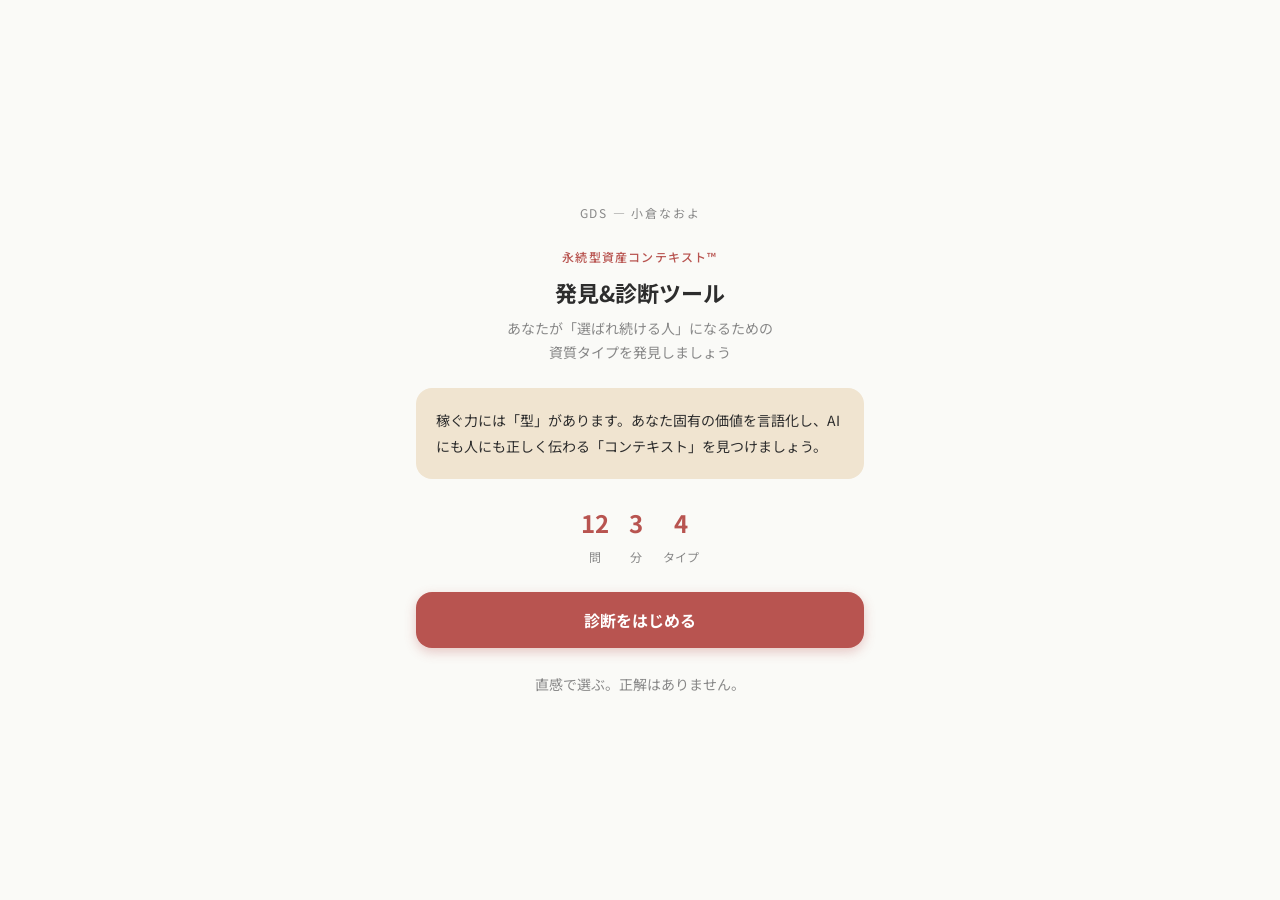
==== diagnosis/index.html @ c8cce863 "Add short URL paths: /diagnosis and /generator Co-Authored-By: Claude Sonnet 4.6 <noreply@anthropic." ====
<!DOCTYPE html>
<html lang="ja">
<head>
  <meta charset="UTF-8">
  <meta name="viewport" content="width=device-width, initial-scale=1.0">
  <title>永続型資産コンテキスト™ 発見&診断ツール | GDS</title>
  <meta name="description" content="あなたが「選ばれ続ける人」になるための資質タイプを12の質問で診断します。物語型・感性型・関係型・探究型のどれかわかります。">

  <!-- OGP -->
  <meta property="og:title" content="永続型資産コンテキスト™ 発見&診断ツール">
  <meta property="og:description" content="あなたが「選ばれ続ける人」になるための資質タイプを12の質問で診断。所要時間3分。">
  <meta property="og:type" content="website">
  <meta name="twitter:card" content="summary_large_image">
  <meta name="twitter:title" content="永続型資産コンテキスト™ 発見&診断ツール">
  <meta name="twitter:description" content="あなたが「選ばれ続ける人」になるための資質タイプを12の質問で診断。所要時間3分。">

  <link rel="preconnect" href="https://fonts.googleapis.com">
  <link rel="preconnect" href="https://fonts.gstatic.com" crossorigin>
  <link href="https://fonts.googleapis.com/css2?family=Noto+Sans+JP:wght@400;500;700&display=swap" rel="stylesheet">

  <style>
/* ===== Reset & Base ===== */
*, *::before, *::after {
  box-sizing: border-box;
  margin: 0;
  padding: 0;
}

:root {
  --color-bg: #FAFAF7;
  --color-primary: #B85450;
  --color-text: #2D2D2D;
  --color-border: #E5E5E5;
  --color-accent-light: #F0E4D0;
  --color-white: #FFFFFF;
  --color-gray-mid: #888888;
  --color-story: #B85450;
  --color-sense: #7A9E7E;
  --color-relation: #5A7BAA;
  --color-inquiry: #9B7EC8;
  --font-main: 'Noto Sans JP', sans-serif;
  --radius-sm: 8px;
  --radius-md: 16px;
  --radius-lg: 24px;
  --shadow-card: 0 4px 16px rgba(0,0,0,0.08);
  --transition-base: 300ms ease;
}

html {
  font-size: 16px;
  -webkit-text-size-adjust: 100%;
}

body {
  font-family: var(--font-main);
  background: var(--color-bg);
  color: var(--color-text);
  line-height: 1.7;
  min-height: 100vh;
}

/* ===== Layout ===== */
.app-container {
  max-width: 480px;
  margin: 0 auto;
  padding: 0 16px;
  min-height: 100vh;
  display: flex;
  flex-direction: column;
}

/* ===== Typography ===== */
h1 {
  font-size: 1.5rem;
  font-weight: 700;
  line-height: 1.4;
}

h2 {
  font-size: 1.25rem;
  font-weight: 700;
  line-height: 1.4;
}

h3 {
  font-size: 1.1rem;
  font-weight: 700;
  line-height: 1.5;
}

p {
  font-size: 0.9375rem;
  line-height: 1.8;
}

/* ===== Screens (shared fade logic) ===== */
.screen {
  display: none;
  flex-direction: column;
  flex: 1;
  opacity: 0;
  transition: opacity var(--transition-base);
}

.screen.active {
  display: flex;
}

.screen.visible {
  opacity: 1;
}

/* ===== Start Screen ===== */
.start-screen {
  justify-content: center;
  align-items: center;
  text-align: center;
  padding: 40px 16px;
  gap: 24px;
}

.brand-logo {
  font-size: 0.75rem;
  letter-spacing: 0.15em;
  color: var(--color-gray-mid);
  text-transform: uppercase;
}

.start-title-area {
  display: flex;
  flex-direction: column;
  gap: 8px;
}

.start-label {
  font-size: 0.75rem;
  letter-spacing: 0.1em;
  color: var(--color-primary);
  font-weight: 500;
}

.start-main-title {
  font-size: 1.375rem;
  font-weight: 700;
  line-height: 1.5;
  color: var(--color-text);
}

.start-subtitle {
  font-size: 0.875rem;
  color: var(--color-gray-mid);
  line-height: 1.7;
}

.start-description {
  background: var(--color-accent-light);
  border-radius: var(--radius-md);
  padding: 20px;
  text-align: left;
}

.start-description p {
  font-size: 0.875rem;
  color: var(--color-text);
}

.start-info {
  display: flex;
  gap: 20px;
  justify-content: center;
}

.info-item {
  display: flex;
  flex-direction: column;
  align-items: center;
  gap: 4px;
}

.info-number {
  font-size: 1.5rem;
  font-weight: 700;
  color: var(--color-primary);
}

.info-label {
  font-size: 0.75rem;
  color: var(--color-gray-mid);
}

/* ===== Progress Bar ===== */
.progress-area {
  padding: 20px 0 8px;
}

.progress-bar-wrap {
  background: var(--color-border);
  border-radius: 100px;
  height: 4px;
  overflow: hidden;
}

.progress-bar-fill {
  height: 100%;
  background: var(--color-primary);
  border-radius: 100px;
  transition: width 400ms ease;
}

.progress-text {
  font-size: 0.75rem;
  color: var(--color-gray-mid);
  margin-top: 8px;
  text-align: right;
}

/* ===== Question Screen ===== */
.question-screen {
  padding: 16px 0 40px;
  gap: 0;
}

.question-content {
  flex: 1;
  display: flex;
  flex-direction: column;
  gap: 24px;
  padding-top: 8px;
}

.question-text {
  font-size: 1.0625rem;
  font-weight: 700;
  line-height: 1.6;
  color: var(--color-text);
}

.options-list {
  display: flex;
  flex-direction: column;
  gap: 12px;
  list-style: none;
}

.option-btn {
  width: 100%;
  min-height: 44px;
  padding: 16px;
  background: var(--color-white);
  border: 2px solid var(--color-border);
  border-radius: var(--radius-md);
  font-family: var(--font-main);
  font-size: 0.9375rem;
  line-height: 1.6;
  color: var(--color-text);
  text-align: left;
  cursor: pointer;
  transition: border-color var(--transition-base), background var(--transition-base), transform 100ms ease;
  box-shadow: var(--shadow-card);
  -webkit-tap-highlight-color: transparent;
}

.option-btn:active {
  transform: scale(0.98);
}

.option-btn.selected {
  border-color: var(--color-primary);
  background: #FDF5F5;
}

.option-btn:hover {
  border-color: var(--color-primary);
}

/* ===== Analyzing Screen ===== */
.analyzing-screen {
  justify-content: center;
  align-items: center;
  text-align: center;
  gap: 32px;
  padding: 40px 16px;
}

.analyzing-animation {
  position: relative;
  width: 80px;
  height: 80px;
}

.pulse-ring {
  position: absolute;
  inset: 0;
  border-radius: 50%;
  border: 3px solid var(--color-primary);
  animation: pulse 1.4s ease-out infinite;
}

.pulse-ring:nth-child(2) {
  animation-delay: 0.5s;
}

.pulse-ring:nth-child(3) {
  animation-delay: 1s;
}

@keyframes pulse {
  0% { transform: scale(0.3); opacity: 1; }
  100% { transform: scale(1.5); opacity: 0; }
}

.analyzing-icon {
  position: absolute;
  inset: 0;
  display: flex;
  align-items: center;
  justify-content: center;
  font-size: 2rem;
}

.analyzing-text h2 {
  font-size: 1.125rem;
  color: var(--color-text);
}

.analyzing-text p {
  font-size: 0.875rem;
  color: var(--color-gray-mid);
}

/* ===== Result Screen ===== */
.result-screen {
  padding: 0 0 60px;
  gap: 0;
}

.result-hero {
  background: linear-gradient(135deg, var(--type-color, var(--color-primary)) 0%, rgba(0,0,0,0.15) 100%);
  color: var(--color-white);
  padding: 40px 20px 32px;
  margin: 0 -16px;
  text-align: center;
}

.result-hero .type-badge {
  display: inline-block;
  background: rgba(255,255,255,0.25);
  border-radius: 100px;
  padding: 4px 16px;
  font-size: 0.75rem;
  letter-spacing: 0.1em;
  margin-bottom: 12px;
}

.result-hero h2 {
  font-size: 1.5rem;
  font-weight: 700;
  line-height: 1.4;
  margin-bottom: 12px;
}

.result-hero .catchcopy {
  font-size: 0.9375rem;
  opacity: 0.9;
  line-height: 1.7;
}

.result-hero .sub-type {
  margin-top: 16px;
  font-size: 0.8125rem;
  opacity: 0.8;
}

.result-body {
  padding: 24px 0 0;
  display: flex;
  flex-direction: column;
  gap: 20px;
}

.result-card {
  background: var(--color-white);
  border-radius: var(--radius-md);
  padding: 20px;
  box-shadow: var(--shadow-card);
}

.result-card-label {
  font-size: 0.6875rem;
  font-weight: 700;
  letter-spacing: 0.12em;
  text-transform: uppercase;
  color: var(--type-color, var(--color-primary));
  margin-bottom: 8px;
}

.result-card h3 {
  font-size: 1rem;
  margin-bottom: 8px;
}

.result-card p {
  font-size: 0.9rem;
  color: #444;
}

.type-bars {
  display: flex;
  flex-direction: column;
  gap: 10px;
}

.type-bar-item {
  display: flex;
  align-items: center;
  gap: 10px;
}

.type-bar-label {
  font-size: 0.8125rem;
  width: 56px;
  flex-shrink: 0;
  color: var(--color-text);
}

.type-bar-track {
  flex: 1;
  height: 8px;
  background: var(--color-border);
  border-radius: 100px;
  overflow: hidden;
}

.type-bar-fill {
  height: 100%;
  border-radius: 100px;
  transition: width 800ms ease;
}

.type-bar-fill.story    { background: var(--color-story); }
.type-bar-fill.sense    { background: var(--color-sense); }
.type-bar-fill.relation { background: var(--color-relation); }
.type-bar-fill.inquiry  { background: var(--color-inquiry); }

.type-bar-score {
  font-size: 0.8125rem;
  font-weight: 700;
  width: 20px;
  text-align: right;
  flex-shrink: 0;
  color: var(--color-gray-mid);
}

/* ===== Share Buttons ===== */
.share-area {
  display: flex;
  flex-direction: column;
  gap: 12px;
  margin-top: 8px;
}

.share-area h3 {
  font-size: 0.9375rem;
  text-align: center;
  color: var(--color-text);
}

.share-buttons {
  display: flex;
  gap: 10px;
  justify-content: center;
}

.share-btn {
  display: flex;
  align-items: center;
  gap: 6px;
  padding: 12px 20px;
  border-radius: var(--radius-sm);
  font-family: var(--font-main);
  font-size: 0.875rem;
  font-weight: 500;
  cursor: pointer;
  border: none;
  text-decoration: none;
  min-height: 44px;
  -webkit-tap-highlight-color: transparent;
  transition: opacity var(--transition-base), transform 100ms ease;
}

.share-btn:active {
  transform: scale(0.97);
  opacity: 0.85;
}

.share-btn.x {
  background: #000000;
  color: var(--color-white);
}

.share-btn.line {
  background: #06C755;
  color: var(--color-white);
}

/* ===== CTA to Generator ===== */
.cta-generator {
  background: linear-gradient(135deg, #2D2D2D 0%, #444 100%);
  color: var(--color-white);
  border-radius: var(--radius-md);
  padding: 24px 20px;
  text-align: center;
  display: flex;
  flex-direction: column;
  gap: 12px;
}

.cta-generator h3 {
  font-size: 1rem;
  line-height: 1.5;
}

.cta-generator p {
  font-size: 0.8125rem;
  opacity: 0.85;
  line-height: 1.6;
}

/* ===== Primary Button ===== */
.btn-primary {
  display: block;
  width: 100%;
  padding: 16px 24px;
  background: var(--color-primary);
  color: var(--color-white);
  border: none;
  border-radius: var(--radius-md);
  font-family: var(--font-main);
  font-size: 1rem;
  font-weight: 700;
  text-align: center;
  cursor: pointer;
  min-height: 44px;
  -webkit-tap-highlight-color: transparent;
  transition: opacity var(--transition-base), transform 100ms ease;
  text-decoration: none;
  box-shadow: 0 4px 12px rgba(184, 84, 80, 0.3);
}

.btn-primary:active {
  transform: scale(0.98);
  opacity: 0.9;
}

.btn-secondary {
  display: block;
  width: 100%;
  padding: 14px 24px;
  background: transparent;
  color: var(--color-primary);
  border: 2px solid var(--color-primary);
  border-radius: var(--radius-md);
  font-family: var(--font-main);
  font-size: 0.9375rem;
  font-weight: 500;
  text-align: center;
  cursor: pointer;
  min-height: 44px;
  -webkit-tap-highlight-color: transparent;
  transition: opacity var(--transition-base);
  text-decoration: none;
}

.btn-secondary:active {
  opacity: 0.7;
}

/* ===== Type color overrides via CSS var ===== */
[data-type="story"]    { --type-color: var(--color-story); }
[data-type="sense"]    { --type-color: var(--color-sense); }
[data-type="relation"] { --type-color: var(--color-relation); }
[data-type="inquiry"]  { --type-color: var(--color-inquiry); }

/* ===== Utility ===== */
.mt-auto { margin-top: auto; }
.mt-8    { margin-top: 8px; }
.mt-16   { margin-top: 16px; }
.mt-24   { margin-top: 24px; }
.text-center { text-align: center; }
.text-small  { font-size: 0.875rem; }
.text-muted  { color: var(--color-gray-mid); }
.hidden { display: none !important; }

/* ===== Responsive ===== */
@media (min-width: 480px) {
  .app-container {
    padding: 0 0;
  }
  .result-hero {
    margin: 0;
    border-radius: var(--radius-md);
  }
}
  </style>
</head>
<body>

<div class="app-container" id="app">

  <!-- ===== START SCREEN ===== -->
  <div class="screen start-screen active" id="screen-start">
    <div class="brand-logo">GDS — 小倉なおよ</div>

    <div class="start-title-area">
      <div class="start-label">永続型資産コンテキスト™</div>
      <h1 class="start-main-title">発見&診断ツール</h1>
      <p class="start-subtitle">あなたが「選ばれ続ける人」になるための<br>資質タイプを発見しましょう</p>
    </div>

    <div class="start-description">
      <p>稼ぐ力には「型」があります。あなた固有の価値を言語化し、AIにも人にも正しく伝わる「コンテキスト」を見つけましょう。</p>
    </div>

    <div class="start-info">
      <div class="info-item">
        <span class="info-number">12</span>
        <span class="info-label">問</span>
      </div>
      <div class="info-item">
        <span class="info-number">3</span>
        <span class="info-label">分</span>
      </div>
      <div class="info-item">
        <span class="info-number">4</span>
        <span class="info-label">タイプ</span>
      </div>
    </div>

    <button class="btn-primary" id="btn-start">診断をはじめる</button>
    <p class="text-small text-muted text-center">直感で選ぶ。正解はありません。</p>
  </div>

  <!-- ===== QUESTION SCREEN ===== -->
  <div class="screen question-screen" id="screen-question">
    <div class="progress-area">
      <div class="progress-bar-wrap">
        <div class="progress-bar-fill" id="progress-bar" style="width: 0%"></div>
      </div>
      <div class="progress-text" id="progress-text">1 / 12</div>
    </div>

    <div class="question-content">
      <p class="question-text" id="question-text"></p>
      <ul class="options-list" id="options-list"></ul>
    </div>
  </div>

  <!-- ===== ANALYZING SCREEN ===== -->
  <div class="screen analyzing-screen" id="screen-analyzing">
    <div class="analyzing-animation">
      <div class="pulse-ring"></div>
      <div class="pulse-ring"></div>
      <div class="pulse-ring"></div>
      <div class="analyzing-icon">🔍</div>
    </div>
    <div class="analyzing-text">
      <h2>分析中…</h2>
      <p>あなたの資質タイプを特定しています</p>
    </div>
  </div>

  <!-- ===== RESULT SCREEN ===== -->
  <div class="screen result-screen" id="screen-result">
    <!-- Hero (dynamically colored) -->
    <div class="result-hero" id="result-hero">
      <div class="type-badge" id="result-badge">診断結果</div>
      <h2 id="result-name"></h2>
      <p class="catchcopy" id="result-catchcopy"></p>
      <p class="sub-type" id="result-subtype"></p>
    </div>

    <div class="result-body">

      <!-- Score bars -->
      <div class="result-card">
        <div class="result-card-label">スコア分布</div>
        <div class="type-bars" id="type-bars"></div>
      </div>

      <!-- Core -->
      <div class="result-card">
        <div class="result-card-label">あなたの本質</div>
        <p id="result-core"></p>
      </div>

      <!-- Shake -->
      <div class="result-card">
        <div class="result-card-label">人を動かす言葉の力</div>
        <p id="result-shake"></p>
      </div>

      <!-- Strength -->
      <div class="result-card">
        <div class="result-card-label">強み</div>
        <p id="result-strength"></p>
      </div>

      <!-- Trap -->
      <div class="result-card">
        <div class="result-card-label">落とし穴</div>
        <p id="result-trap"></p>
      </div>

      <!-- Growth -->
      <div class="result-card">
        <div class="result-card-label">成長のカギ</div>
        <p id="result-growth"></p>
      </div>

      <!-- Match -->
      <div class="result-card">
        <div class="result-card-label">相性のいい働き方</div>
        <p id="result-match"></p>
      </div>

      <!-- Share -->
      <div class="result-card share-area">
        <h3>結果をシェアする</h3>
        <div class="share-buttons">
          <a class="share-btn x" id="share-x" href="#" target="_blank" rel="noopener">
            <svg width="16" height="16" viewBox="0 0 16 16" fill="currentColor"><path d="M9.294 6.928 14.878 0h-1.324L8.7 6.031 4.58 0H0l5.864 8.53L0 15.343h1.324l5.13-5.965 4.099 5.965H16L9.294 6.928zm-1.816 2.11-.595-.851L1.816.94h2.037l3.821 5.463.595.851 4.967 7.101h-2.037L7.478 9.037z"/></svg>
            X でシェア
          </a>
          <a class="share-btn line" id="share-line" href="#" target="_blank" rel="noopener">
            <svg width="16" height="16" viewBox="0 0 16 16" fill="currentColor"><path d="M8 0C3.589 0 0 2.99 0 6.677c0 2.336 1.48 4.39 3.717 5.575-.163.573-.527 1.864-.604 2.152-.096.363.133.358.28.26.115-.077 1.818-1.235 2.554-1.736.675.097 1.37.149 2.053.149C12.411 13.077 16 10.09 16 6.677S12.411 0 8 0z"/></svg>
            LINE でシェア
          </a>
        </div>
      </div>

      <!-- CTA to generator -->
      <div class="cta-generator">
        <h3>次のステップ：<br>AIに渡す「わたしの取説」を作る</h3>
        <p>診断結果をベースに、AIが毎回あなたの価値を引き出す<br>パーソナルプロンプトを作成しましょう。</p>
        <a class="btn-primary" href="/generator" id="btn-go-generator">「わたしの取説」を作る →</a>
      </div>

      <!-- Retry -->
      <button class="btn-secondary mt-16" id="btn-retry">もう一度診断する</button>

    </div>
  </div>

</div><!-- /.app-container -->

<script>
// ===== data.js =====

const QUESTIONS = [
  {
    id: 1,
    text: '久しぶりに会った友人とのランチ。あなたが一番盛り上がるのはどんな話？',
    options: [
      { text: 'これまでの人生で起きた、忘れられない出来事の話', type: 'story' },
      { text: '最近見つけた、なんかいい雰囲気のお店や場所の話', type: 'sense' },
      { text: 'お互いの近況や、共通の知人の話', type: 'relation' },
      { text: '最近気になっているテーマや、考えていることの話', type: 'inquiry' },
    ],
  },
  {
    id: 2,
    text: '旅行先を選ぶとき、あなたの決め手になるのは？',
    options: [
      { text: 'そこに行くまでのストーリーや、その土地の歴史', type: 'story' },
      { text: '写真で見た景色や雰囲気が「なんかいい」と感じたこと', type: 'sense' },
      { text: '一緒に行く人と楽しめそうか、現地で誰に会えるか', type: 'relation' },
      { text: 'そこでしか体験できないことや、まだ知らない発見があるか', type: 'inquiry' },
    ],
  },
  {
    id: 3,
    text: '本屋さんでつい長居してしまうコーナーは？',
    options: [
      { text: 'エッセイ・ノンフィクション・人物伝', type: 'story' },
      { text: '写真集・アート・デザイン関連', type: 'sense' },
      { text: '心理学・コミュニケーション・対人関係の本', type: 'relation' },
      { text: '思想・哲学・専門書・新しい分野の入門書', type: 'inquiry' },
    ],
  },
  {
    id: 4,
    text: 'SNSで思わず「いいね」を押してしまうのは、どんな投稿？',
    options: [
      { text: '誰かの体験談や、グッとくるエピソード', type: 'story' },
      { text: 'センスのいい写真や、おしゃれな世界観', type: 'sense' },
      { text: '共感できる、誰かに教えたくなる内容', type: 'relation' },
      { text: '「なるほど」と思える、新しい視点や知識', type: 'inquiry' },
    ],
  },
  {
    id: 5,
    text: '仕事で「これは私らしい仕事ができた」と感じる瞬間は？',
    options: [
      { text: '自分の経験を活かして、深く納得してもらえる提案ができたとき', type: 'story' },
      { text: '「なんかいい」を形にして、相手にも伝わったとき', type: 'sense' },
      { text: '相手の言葉にならない本音を引き出して、関係が深まったとき', type: 'relation' },
      { text: '誰も気づいていなかった切り口や本質を発見したとき', type: 'inquiry' },
    ],
  },
  {
    id: 6,
    text: 'クライアントから「あなたに頼んでよかった」と言われるのは、どんなとき？',
    options: [
      { text: '私自身の経験や物語に、信頼を寄せてくれたとき', type: 'story' },
      { text: '期待を超える質感やセンスを届けられたとき', type: 'sense' },
      { text: '単なる作業ではなく、伴走してくれたと感じてもらえたとき', type: 'relation' },
      { text: '表面的な依頼の裏にある本当の課題に気づけたとき', type: 'inquiry' },
    ],
  },
  {
    id: 7,
    text: 'AIが作った文章やデザインを見たとき、あなたが最初に感じる違和感は？',
    options: [
      { text: '体温がない、リアリティがない', type: 'story' },
      { text: 'つるっとしてフックがない、引っかかりがない', type: 'sense' },
      { text: '誰に向けて書いてるのかが見えない', type: 'relation' },
      { text: '表面的で深みがない、本質をついていない', type: 'inquiry' },
    ],
  },
  {
    id: 8,
    text: 'あなたが発信するとき、つい時間をかけてしまうのは？',
    options: [
      { text: 'エピソードや体験を、どう物語として伝えるか', type: 'story' },
      { text: '写真選びや言葉選び、全体の雰囲気作り', type: 'sense' },
      { text: '読み手が「自分のことだ」と感じてくれる届け方', type: 'relation' },
      { text: '表現の裏にある考え方や、論理の組み立て', type: 'inquiry' },
    ],
  },
  {
    id: 9,
    text: '「この人すごいな」と心から尊敬するのは、どんな人？',
    options: [
      { text: '困難を乗り越えてきた経験を、自分の言葉で語れる人', type: 'story' },
      { text: '独自の世界観や美意識を貫いている人', type: 'sense' },
      { text: 'どんな相手とも深い信頼関係を築ける人', type: 'relation' },
      { text: '物事の本質を見抜き、新しい視点を提示できる人', type: 'inquiry' },
    ],
  },
  {
    id: 10,
    text: '仕事をしていて、一番モヤモヤするのはどんなとき？',
    options: [
      { text: '自分の経験や想いが、相手に伝わらないと感じたとき', type: 'story' },
      { text: '「なんか違う」と感じるのに、それを言語化できないとき', type: 'sense' },
      { text: '関係性が表面的なまま、深まらないとき', type: 'relation' },
      { text: '表面的な答えで満足している人を見たとき', type: 'inquiry' },
    ],
  },
  {
    id: 11,
    text: 'あなたが理想とする「選ばれ続ける働き方」に、一番近いのは？',
    options: [
      { text: '私の人生そのものに価値を感じてもらえる働き方', type: 'story' },
      { text: '私のセンスや世界観で選んでもらえる働き方', type: 'sense' },
      { text: '「あなたじゃなきゃ」と長く伴走してもらえる働き方', type: 'relation' },
      { text: '私の視点や思考力に対価を払ってもらえる働き方', type: 'inquiry' },
    ],
  },
  {
    id: 12,
    text: 'AIで誰でもそれっぽいものが作れる時代。それでも、あなたがどうしても譲れないのは？',
    options: [
      { text: '自分の経験から生まれる、リアリティのある言葉や提案', type: 'story' },
      { text: '自分にしか作れない、独自のセンスや世界観', type: 'sense' },
      { text: '一人ひとりに合わせた、深い関係性とコミュニケーション', type: 'relation' },
      { text: '表面的じゃない、本質をついた問いや視点', type: 'inquiry' },
    ],
  },
];

const TYPE_DATA = {
  story: {
    name: '物語型で選ばれる人',
    key: 'story',
    catchcopy: '人生そのものが、誰にも真似できないコンテキストになる人',
    core: '人生の起伏・経験・葛藤から生まれる「物語の深さ」。これが、あなたが何度AIツールを乗り換えても、ずっとあなたを支え続ける資産です。',
    shake: 'あなたの強みは、これまで歩んできた人生の起伏そのものです。順風満帆だった時期だけでなく、迷ったこと、つまずいたこと、回り道したこと——その全部が、いま、あなたの言葉や提案に深さを与えています。\n\nAIは過去のデータから「正解らしきもの」を導き出せます。でもAIには、あなたが実際に見てきた風景も、流した涙も、握りしめてきた決意もありません。あなたの人生の物語こそが、AIには絶対に複製できない、たったひとつの揺らぎなのです。',
    strength: 'これからの時代、AIで誰でもそれっぽい文章やデザインが作れるようになります。だからこそ、人は「この人だから頼みたい」という理由を強く求めるようになります。\n\n物語型のあなたは、自分の経験を交えて語ったとき、相手の心に深く届く力を持っています。「この人は本当にわかっている」「だから信じられる」——そう感じてもらえるのが、あなたの最大の武器です。\n\nクライアントワーク、ブランディング、講座運営、コミュニティ作り。「人」が決め手になる場面で、あなたは圧倒的に強い。経験という、誰にも真似できない資産を持っているからです。',
    trap: '物語型の人がはまりやすい落とし穴があります。それは、過去の経験に頼りすぎて、目の前の「今」を見逃してしまうこと。「私の時はこうだった」「以前のクライアントはこう言っていた」——気づくと過去の話が増えていませんか？\n\n経験は武器ですが、武器ばかり磨いて、目の前の相手の声を聞き逃したら本末転倒です。\n\nこれは、永続型資産コンテキスト™の観点でも要注意です。物語の蓄積はあるのに、更新が止まっている状態。昨日のあなたが、今日のAIに入っていない。これではせっかくの資産が機能しません。',
    growth: '物語型のあなたが大切にすべきは、過去の物語を蓄積するだけでなく、今日の自分を更新し続けることです。\n\n仕事で起きたこと、クライアントとの会話、読んだ本、感じた違和感——どんなに小さなことでも、感情の動きと一緒に記録する。これが土台の蓄積です。\n\nそして同じくらい大事なのが、毎日のように起きる「自分の変化」をAIに渡し続けること。昨日と今日では、感じることも、考えていることも、少しずつ違います。その変化を反映しないコンテキストは、すぐに古びます。\n\n「今日感じたことを書く」「最新の気づきをAIに渡す」——この更新の習慣こそが、物語型のあなたを永続的に支える資産になります。',
    match: '相性がいい：感性型 → あなたの物語に、感性型のフックが加わると、深さと美しさが両立します。\n学びになる：探究型 → 物語に流されすぎる癖を、探究型の本質を見抜く視点が補ってくれます。',
    templateText: '私は人生の経験や物語を大切にする人間です。過去の体験から生まれる深さやリアリティを、言葉や提案に込めることが私らしさです。',
  },
  sense: {
    name: '感性型で選ばれる人',
    key: 'sense',
    catchcopy: '「これじゃない」を一瞬で見抜ける、AI時代に最も貴重な感覚を持つ人',
    core: '理屈で説明できない直感・センス・違和感の感度。これが、AIがどれほど進化しても、ずっとあなたを支え続ける資産です。',
    shake: 'あなたの強みは、理屈で説明できない「これ違う」「これ好き」を一瞬で察知する力です。なぜそう感じるのかを言葉にする前に、もう答えを掴んでいる。これは訓練で身につくものではなく、あなたが生まれ持った、最も貴重な資産です。\n\nAIが量産する時代に、つるっとした、引っかかりのないアウトプットが世界を埋めていきます。そこに「これ、なんか違う」と気づける人は、実はとても少ない。気づけたとしても、その違和感を見過ごさずに直せる人は、もっと少ない。あなたはその希少な感覚を持っています。',
    strength: 'AIは「最大公約数」のアウトプットを瞬時に出します。でも、人を立ち止まらせるのは、最大公約数ではなくフックです。違和感、引っかかり、ざらつき——人の心を動かすのは、いつだって「ちょっと違う何か」なんです。\n\n感性型のあなたは、フックを作れる人です。デザインの最終ジャッジ、コピーの一言、ビジュアルの選定——AIが量産したものを「ここを変えるだけで生きてくる」と直感できる。これからの時代、この感覚はますます価値が上がっていきます。',
    trap: '感性型の人がはまりやすい落とし穴は、直感を言葉にできないことです。「なんとなく違う」「うまく言えないけどしっくりこない」——あなたの直感は正しい。でも、それを相手に伝えられないと、クライアントやチームに「ふわっとした人」と思われてしまう。せっかくの感覚が、信頼に変わらない。\n\nもうひとつの罠は、感性が「変わっていく」ことを忘れること。今日のあなたの感性と、半年後のあなたの感性は違います。永続型資産コンテキスト™は、最新の感性を更新し続けてこそ、本物の資産になります。',
    growth: '感性型のあなたにおすすめなのは、違和感の正体をAIと一緒に分解する習慣です。「このデザイン、なんか違う」と感じたとき、AIに「なぜ違うと感じたのか、可能性を10個挙げて」と聞いてみる。AIが出した10個から「これだ」と選ぶだけで、あなたの感覚が言語化されていきます。これが感性の蓄積です。\n\nそして、感性は「育つ」もの。新しいものに触れた、印象に残った瞬間、嫌だと感じた違和感——これを定期的にAIに渡し直すことで、AIはいつも「最新のあなたの感性」で答えてくれるようになります。\n\nAIをセンスの代わりに使うのではなく、あなたのセンスを言語化し、更新し続けるパートナーとして使う。これが感性型の最強の活用法です。',
    match: '相性がいい：探究型 → あなたの直感を、探究型の論理が裏付けてくれます。\n学びになる：関係型 → 感性に閉じこもらず、相手に伝える力が加わると無敵になります。',
    templateText: '私は直感や感覚を大切にする人間です。「なんかいい」「これ違う」という感覚を、丁寧に言葉や形にしていくことが私らしさです。',
  },
  relation: {
    name: '関係型で選ばれる人',
    key: 'relation',
    catchcopy: '「あなたなしではいられない」と、最も言われやすい人',
    core: '人と人の間で生まれる空気を読む力、深い信頼関係を築く力。これが、AIがどれほど進化しても、ずっとあなたを支え続ける資産です。',
    shake: 'あなたの強みは、人と人の間に生まれる空気を読み、言葉にならない本音を引き出す力です。クライアントが本当に困っていること、チームが言い出せずにいること、相手が一番喜ぶ瞬間——あなたはそれを察知できる。これは、AIには絶対に真似できない領域です。\n\nAIは膨大な情報を処理できますが、目の前の人の表情の揺らぎ、声のトーンの変化、沈黙の意味を読み取ることはできません。人と深く関わる力こそが、あなたの最も希少な資産です。',
    strength: 'これからの時代、AIで効率化できる仕事はどんどん自動化されます。でも、「あなたじゃなきゃ」と指名される仕事は、絶対に消えません。むしろ価値が上がります。\n\n関係型のあなたは、「あなたなしではいられない」と最も言われやすいタイプです。クライアントの事業に深く入り込み、伴走し、一緒に育っていける。単なる外注先ではなく、事業のパートナーとして認識される。これが、AI時代に最も強いポジションです。',
    trap: '関係型の人がはまりやすい落とし穴は、一人ひとりに丁寧に対応しすぎて、自分が消耗してしまうことです。目の前の人を大切にする姿勢は素晴らしい。でも、それが行き過ぎると、自分の発信や仕組み化が後回しになり、新しい出会いが生まれない。気づいたら、いつも同じメンバーの中で頑張り続けている——この状態に心当たりはありませんか？\n\nもうひとつの罠は、「相手のコンテキスト」ばかり把握して、「自分のコンテキスト」を更新するのを忘れること。あなた自身が今何を感じ、何を大切にしているかを、AIに渡し続けることも忘れないでください。',
    growth: '関係型のあなたにおすすめなのは、クライアントごとのコンテキストをAIに蓄積させる習慣です。ヒアリングで得た気づき、相手の口癖、好きなこと、避けたいこと——これを丁寧にAIに渡しておく。すると、提案や文章を作るとき、AIが「その人らしさ」を踏まえた答えを返してくれます。\n\nそして、関係性は時間とともに変化します。クライアントとの関係性も、あなた自身の状態も、毎月のように変わっていく。だからこそ、定期的にコンテキストを更新する習慣が、永続型資産コンテキスト™を本物の資産にします。\n\n「先月のあなた」ではなく「今のあなた」が、いつもAIに入っている状態。これが、関係性を仕組みで支える土台になります。',
    match: '相性がいい：物語型 → あなたの深い関係性に、物語型の人生の重みが加わると、忘れられない存在になれます。\n学びになる：感性型 → 関係性に没頭しすぎないバランスを、感性型の俯瞰した視点が教えてくれます。',
    templateText: '私は人との関わりを大切にする人間です。相手の本音を引き出し、深い信頼関係を築きながら一緒に育っていくことが私らしさです。',
  },
  inquiry: {
    name: '探究型で選ばれる人',
    key: 'inquiry',
    catchcopy: 'AIに「最大公約数じゃない問い」を投げられる、稀有な思考力を持つ人',
    core: '本質を見抜く力、新しい問いを立てる思考の癖。これが、AIがどれほど進化しても、ずっとあなたを支え続ける資産です。',
    shake: 'あなたの強みは、表面的な答えで満足せず、「なぜ？」「本当にそう？」を掘り下げ続ける思考の癖です。みんなが「そういうものだ」と受け流すところで、あなただけが立ち止まり、本質を見つけにいく。\n\nAIは「よくある答え」を瞬時に出せます。でも、良い問いを立てることはできません。良い問いを立てられるのは人間だけ、それも、深く考えることをやめなかった人だけです。あなたの思考力こそが、AI時代に最も価値が上がる資産です。',
    strength: 'AIに「最大公約数」の答えを聞いている人は、これからどんどん埋もれていきます。差がつくのは、AIに何を問うかです。\n\n探究型のあなたは、AIに「最大公約数じゃない問い」を投げられる稀有な存在です。プロンプト設計、戦略構築、課題の本質特定——AIを「答えを出す道具」ではなく「思考のパートナー」として使える。これからの時代、この使い方ができる人が、圧倒的に選ばれていきます。',
    trap: '探究型の人がはまりやすい落とし穴は、深く考えすぎて行動が遅くなることです。「もう少し調べてから」「もっと完璧な答えを出してから」——気づくと、発信も提案も後回しになっていませんか？\n\nAI時代は、思考の深さと同じくらい、思考のスピードが問われます。完璧じゃない答えでも、出してフィードバックを得る方が、結果として深い答えに近づけます。\n\nもうひとつの罠は、「考え方の更新」を忘れて、過去の思考の枠に縛られ続けること。永続型資産コンテキスト™は、思考も日々アップデートしてこそ機能します。',
    growth: '探究型のあなたにおすすめなのは、考えた結果ではなく「考えるプロセス」を記録する習慣です。「この問いはなぜ重要だと感じたか」「どこで思考が止まったか」「別の切り口はないか」——プロセスを残しておくと、AIに渡したとき、あなたの思考の癖を踏まえた答えが返ってきます。\n\nそして探究型こそ、思考を更新し続けることが大事です。新しい問いを発見するたび、考え方が変わるたび、それをAIに渡し直していきましょう。\n\n「昨日までの自分」と「今日の自分」の差分を、AIが追従できる状態を作る。これが永続型資産コンテキスト™の真髄です。AIをあなたの「考える相棒」にしてください。一人で深く潜るより、二人で潜る方が、もっと深いところまで行けます。',
    match: '相性がいい：関係型 → あなたの深い思考に、関係型の人を巻き込む力が加わると、影響力が一気に広がります。\n学びになる：物語型 → 論理に偏りすぎず、物語型の感情の温度を借りると、伝わり方が変わります。',
    templateText: '私は本質を見抜くことを大切にする人間です。表面的な答えで満足せず、「なぜ？」を掘り下げて新しい問いを立てることが私らしさです。',
  },
};

const TYPE_LABELS = {
  story: '物語型',
  sense: '感性型',
  relation: '関係型',
  inquiry: '探究型',
};

// ===== diagnosis.js =====

(function () {
  'use strict';

  const STORAGE_KEY = 'gds_diagnosis_result';

  let currentIndex = 0;
  const scores = { story: 0, sense: 0, relation: 0, inquiry: 0 };

  const screens = {
    start:     document.getElementById('screen-start'),
    question:  document.getElementById('screen-question'),
    analyzing: document.getElementById('screen-analyzing'),
    result:    document.getElementById('screen-result'),
  };

  const els = {
    progressBar:  document.getElementById('progress-bar'),
    progressText: document.getElementById('progress-text'),
    questionText: document.getElementById('question-text'),
    optionsList:  document.getElementById('options-list'),
    btnStart:     document.getElementById('btn-start'),
    btnRetry:     document.getElementById('btn-retry'),
  };

  function showScreen(name) {
    Object.values(screens).forEach((el) => {
      el.classList.remove('active', 'visible');
    });
    const target = screens[name];
    target.classList.add('active');
    requestAnimationFrame(() => {
      requestAnimationFrame(() => {
        target.classList.add('visible');
      });
    });
  }

  function updateProgress() {
    const pct = (currentIndex / QUESTIONS.length) * 100;
    els.progressBar.style.width = pct + '%';
    els.progressText.textContent = (currentIndex + 1) + ' / ' + QUESTIONS.length;
  }

  function renderQuestion() {
    const q = QUESTIONS[currentIndex];
    updateProgress();

    els.questionText.style.opacity = '0';
    els.optionsList.style.opacity = '0';

    setTimeout(() => {
      els.questionText.textContent = q.text;
      els.optionsList.innerHTML = '';
      q.options.forEach((opt) => {
        const li = document.createElement('li');
        const btn = document.createElement('button');
        btn.className = 'option-btn';
        btn.textContent = opt.text;
        btn.dataset.type = opt.type;
        btn.addEventListener('click', onOptionSelect);
        li.appendChild(btn);
        els.optionsList.appendChild(li);
      });

      els.questionText.style.transition = 'opacity 300ms ease';
      els.optionsList.style.transition = 'opacity 300ms ease';
      requestAnimationFrame(() => {
        requestAnimationFrame(() => {
          els.questionText.style.opacity = '1';
          els.optionsList.style.opacity = '1';
        });
      });
    }, 250);
  }

  function onOptionSelect(e) {
    const btn = e.currentTarget;
    const type = btn.dataset.type;

    btn.classList.add('selected');
    document.querySelectorAll('.option-btn').forEach((b) => {
      b.disabled = true;
    });

    scores[type] += 1;
    currentIndex += 1;

    setTimeout(() => {
      if (currentIndex < QUESTIONS.length) {
        renderQuestion();
      } else {
        finishDiagnosis();
      }
    }, 350);
  }

  function finishDiagnosis() {
    showScreen('analyzing');

    const sorted = Object.entries(scores).sort((a, b) => b[1] - a[1]);
    const mainType = sorted[0][0];
    const subType  = sorted[1][0];

    const result = { mainType, subType, scores: { ...scores }, savedAt: Date.now() };
    try {
      localStorage.setItem(STORAGE_KEY, JSON.stringify(result));
    } catch (e) { /* localStorage unavailable */ }

    setTimeout(() => {
      renderResult(result);
      showScreen('result');
    }, 2000);
  }

  function renderResult(result) {
    const data    = TYPE_DATA[result.mainType];
    const subData = TYPE_DATA[result.subType];
    const hero    = document.getElementById('result-hero');

    hero.dataset.type = result.mainType;
    document.getElementById('result-badge').textContent = TYPE_LABELS[result.mainType];
    document.getElementById('result-name').textContent = data.name;
    document.getElementById('result-catchcopy').textContent = data.catchcopy;
    document.getElementById('result-subtype').textContent =
      'サブタイプ：' + TYPE_LABELS[result.subType] + '（' + subData.name + '）';

    const typeColors = {
      story:    '#B85450',
      sense:    '#7A9E7E',
      relation: '#5A7BAA',
      inquiry:  '#9B7EC8',
    };
    hero.style.background =
      'linear-gradient(135deg, ' + typeColors[result.mainType] + ' 0%, rgba(0,0,0,0.25) 100%)';

    document.getElementById('result-core').textContent     = data.core;
    document.getElementById('result-shake').textContent    = data.shake;
    document.getElementById('result-strength').textContent = data.strength;
    document.getElementById('result-trap').textContent     = data.trap;
    document.getElementById('result-growth').textContent   = data.growth;
    document.getElementById('result-match').textContent    = data.match;

    const total = Object.values(result.scores).reduce((a, b) => a + b, 0) || 1;
    const barsEl = document.getElementById('type-bars');
    barsEl.innerHTML = '';
    const sortedScores = Object.entries(result.scores).sort((a, b) => b[1] - a[1]);
    sortedScores.forEach(([type, score]) => {
      const pct = Math.round((score / total) * 100);
      barsEl.innerHTML +=
        '<div class="type-bar-item">' +
        '<span class="type-bar-label">' + TYPE_LABELS[type] + '</span>' +
        '<div class="type-bar-track">' +
        '<div class="type-bar-fill ' + type + '" style="width:0%" data-pct="' + pct + '"></div>' +
        '</div>' +
        '<span class="type-bar-score">' + score + '</span>' +
        '</div>';
    });

    requestAnimationFrame(() => {
      requestAnimationFrame(() => {
        document.querySelectorAll('.type-bar-fill').forEach((el) => {
          el.style.width = el.dataset.pct + '%';
        });
      });
    });

    const shareText = encodeURIComponent(
      '私の「選ばれ続ける」資質タイプは【' + data.name + '】でした！\n' +
      data.catchcopy + '\n\n#GDS診断 #永続型資産コンテキスト'
    );
    const pageUrl = encodeURIComponent(location.href);
    document.getElementById('share-x').href =
      'https://twitter.com/intent/tweet?text=' + shareText + '&url=' + pageUrl;
    document.getElementById('share-line').href =
      'https://social-plugins.line.me/lineit/share?url=' + pageUrl +
      '&text=' + shareText;
  }

  function init() {
    requestAnimationFrame(() => {
      requestAnimationFrame(() => {
        screens.start.classList.add('visible');
      });
    });

    els.btnStart.addEventListener('click', () => {
      currentIndex = 0;
      Object.keys(scores).forEach((k) => { scores[k] = 0; });
      showScreen('question');
      setTimeout(renderQuestion, 50);
    });

    els.btnRetry.addEventListener('click', () => {
      currentIndex = 0;
      Object.keys(scores).forEach((k) => { scores[k] = 0; });
      showScreen('start');
    });
  }

  document.addEventListener('DOMContentLoaded', init);
})();
</script>
</body>
</html>
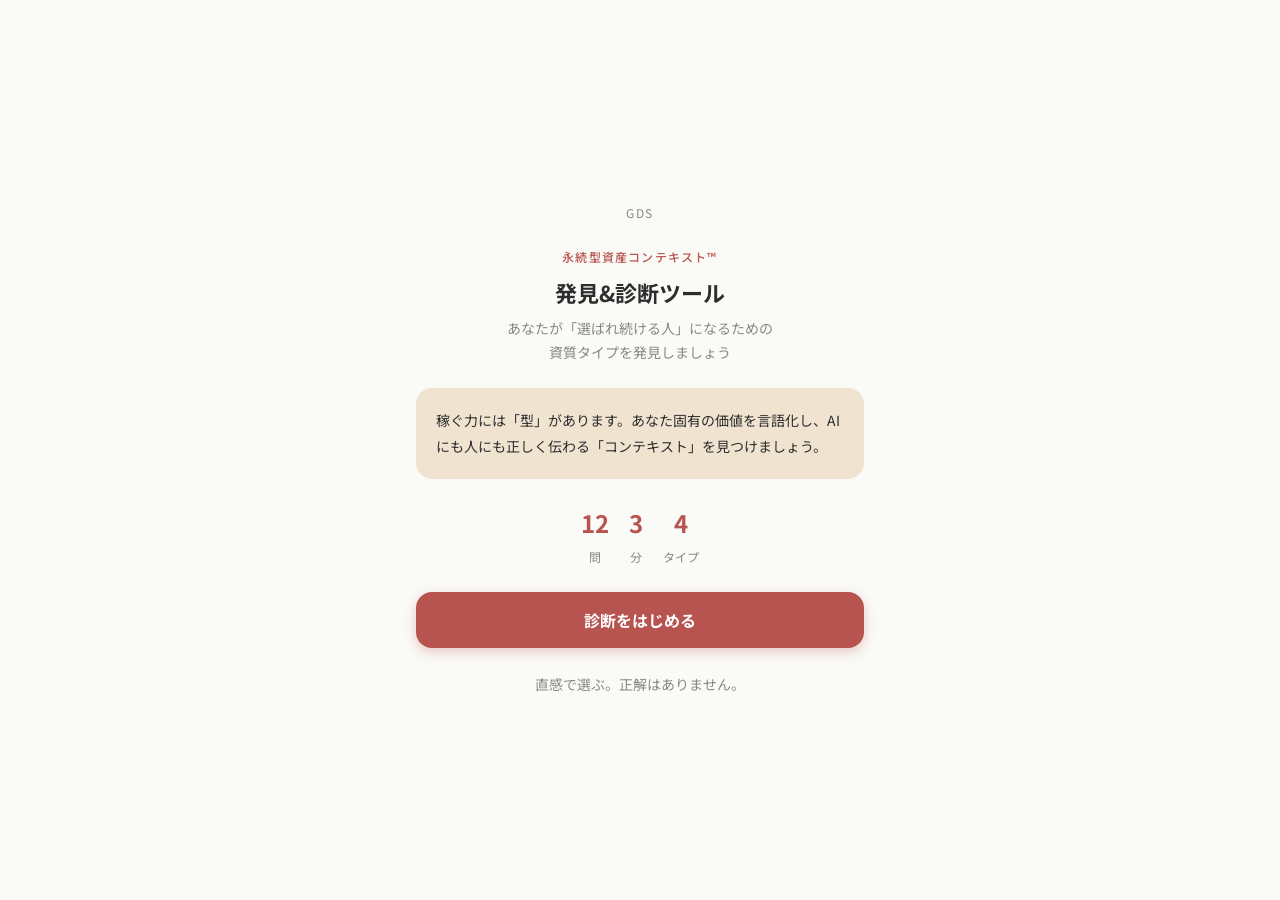
==== commit 4bf53063: "Remove '小倉なおよ' from brand-logo in both apps Co-Authored-By: Claude Sonnet 4.6 <noreply@anthropic.com" ====
--- a/diagnosis/index.html
+++ b/diagnosis/index.html
@@ -503,28 +503,6 @@
   color: var(--color-white);
 }
 
-/* ===== CTA to Generator ===== */
-.cta-generator {
-  background: linear-gradient(135deg, #2D2D2D 0%, #444 100%);
-  color: var(--color-white);
-  border-radius: var(--radius-md);
-  padding: 24px 20px;
-  text-align: center;
-  display: flex;
-  flex-direction: column;
-  gap: 12px;
-}
-
-.cta-generator h3 {
-  font-size: 1rem;
-  line-height: 1.5;
-}
-
-.cta-generator p {
-  font-size: 0.8125rem;
-  opacity: 0.85;
-  line-height: 1.6;
-}
 
 /* ===== Primary Button ===== */
 .btn-primary {
@@ -609,7 +587,7 @@
 
   <!-- ===== START SCREEN ===== -->
   <div class="screen start-screen active" id="screen-start">
-    <div class="brand-logo">GDS — 小倉なおよ</div>
+    <div class="brand-logo">GDS</div>
 
     <div class="start-title-area">
       <div class="start-label">永続型資産コンテキスト™</div>
@@ -738,14 +716,7 @@
         </div>
       </div>
 
-      <!-- CTA to generator -->
-      <div class="cta-generator">
-        <h3>次のステップ：<br>AIに渡す「わたしの取説」を作る</h3>
-        <p>診断結果をベースに、AIが毎回あなたの価値を引き出す<br>パーソナルプロンプトを作成しましょう。</p>
-        <a class="btn-primary" href="/generator" id="btn-go-generator">「わたしの取説」を作る →</a>
-      </div>
-
-      <!-- Retry -->
+<!-- Retry -->
       <button class="btn-secondary mt-16" id="btn-retry">もう一度診断する</button>
 
     </div>
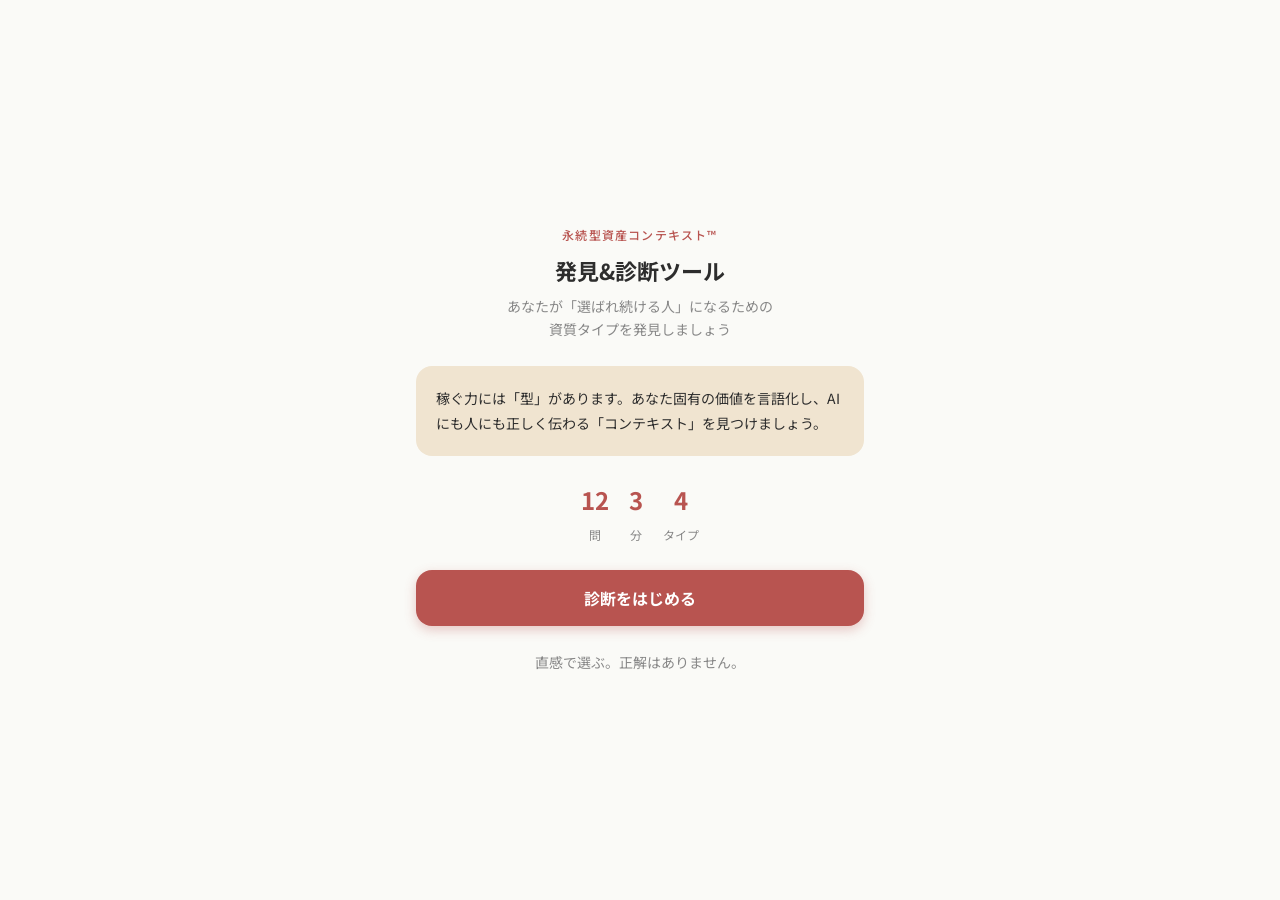
==== commit 674ba95f: "Remove brand-logo GDS text from both apps Co-Authored-By: Claude Sonnet 4.6 <noreply@anthropic.com>" ====
--- a/diagnosis/index.html
+++ b/diagnosis/index.html
@@ -587,7 +587,6 @@
 
   <!-- ===== START SCREEN ===== -->
   <div class="screen start-screen active" id="screen-start">
-    <div class="brand-logo">GDS</div>
 
     <div class="start-title-area">
       <div class="start-label">永続型資産コンテキスト™</div>
